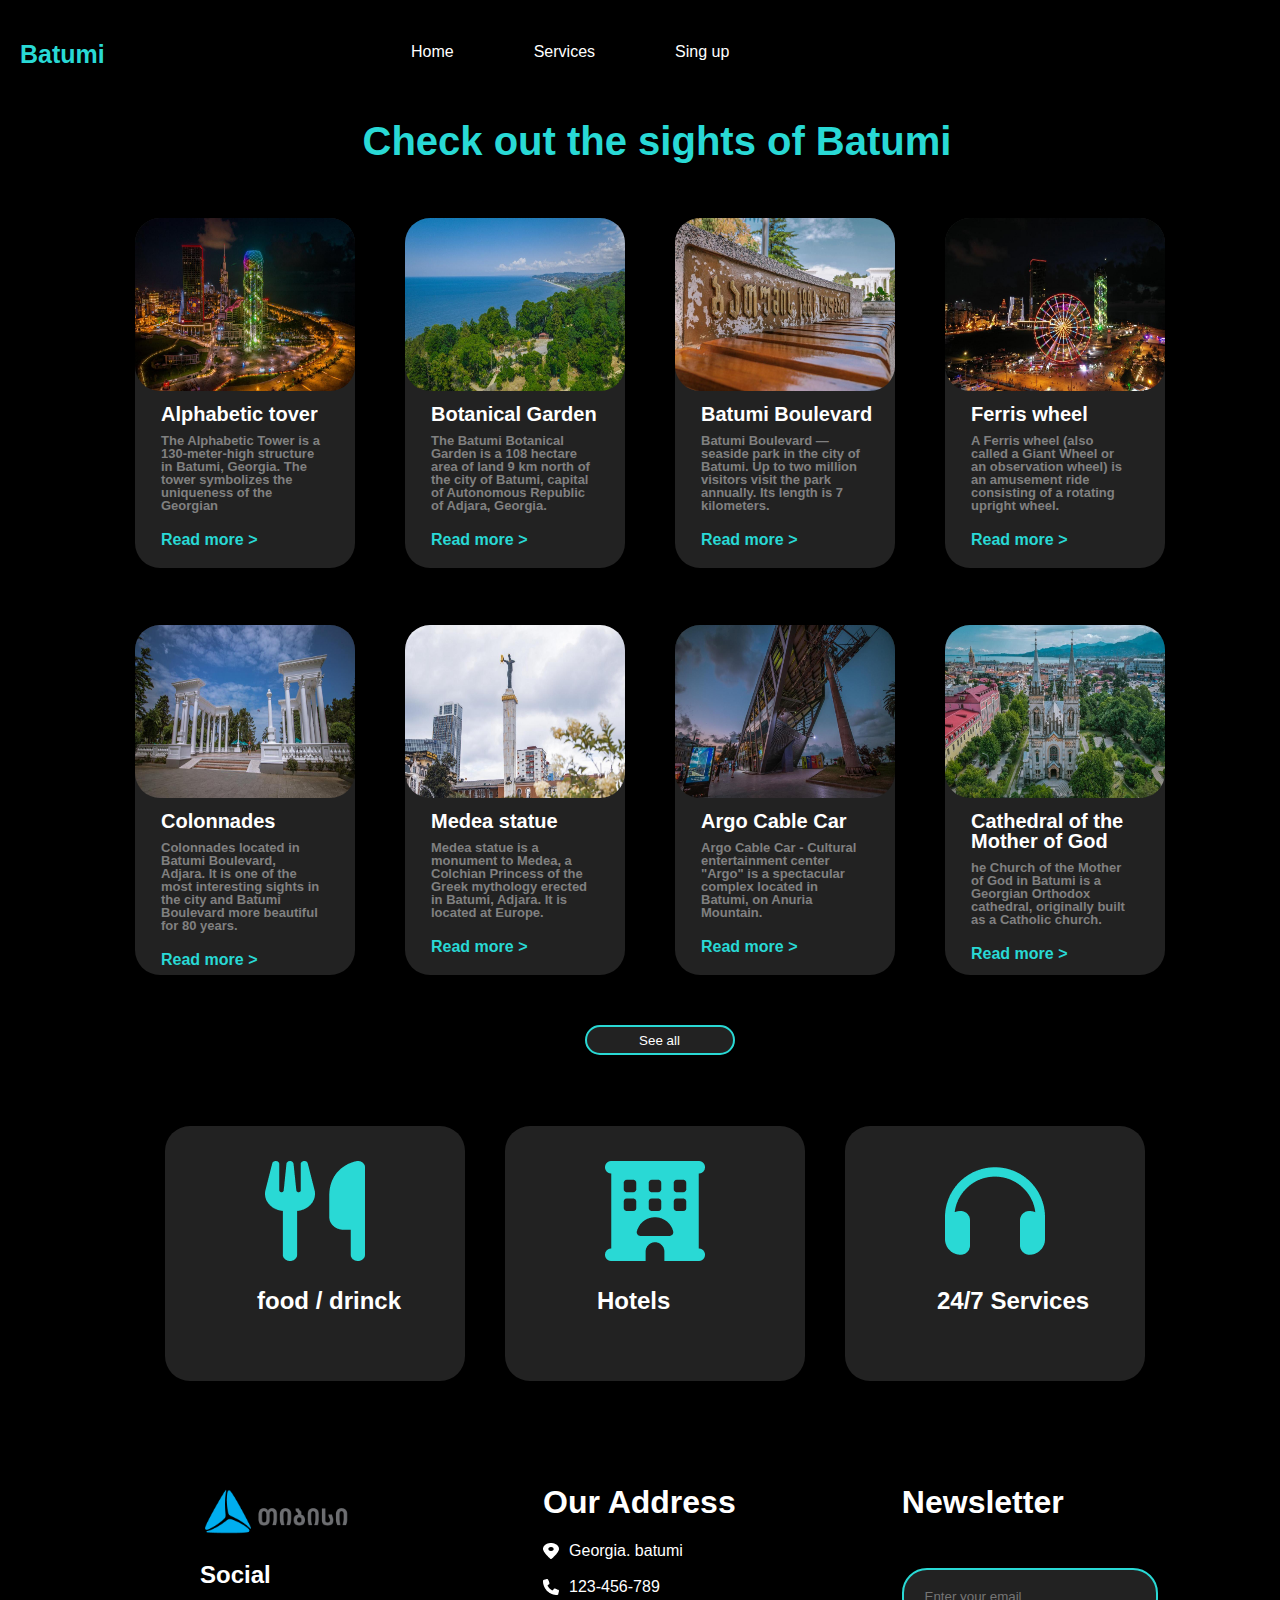
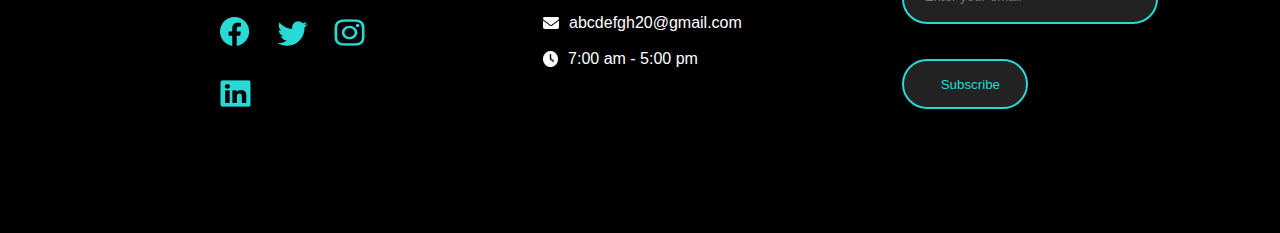
==== servise/index.html @ 455e427d "Initial commit" ====
<!DOCTYPE html>
<html lang="en">
  <head>
    <meta charset="UTF-8" />
    <meta name="viewport" content="width=device-width, initial-scale=1.0" />
    <title>servise</title>
    <link rel="stylesheet" href="styles/styles.css" />
  </head>
  <body>
    <header>
      <a href="https://en.wikipedia.org/wiki/Batumi">
        <h1> Batumi   </h1>
     </a>
      <nav>
        <ul>
          <li><a href="../home/index.html"> Home </a></li>
          <li><a href="#"> Services </a></li>
          
          <li><a href="../singin/index.html"> Sing up </a></li>
          
        </ul>
      </nav>
    </header>
    <main>
      <div class="conteiner">
        <h1>Check out the sights of Batumi</h1>

        <div class="conteiner2">
          <div class="conteiner3">
            <img src="image/anbaniskoshki.jpg  " alt="ანბანის კოშკი" />
            <h1>Alphabetic tover</h1>
            <h3>
              The Alphabetic Tower is a 130-meter-high structure in Batumi,
              Georgia. The tower symbolizes the uniqueness of the Georgian
            </h3>
            <h2>
              <a
                href="  https://georgiantravelguide.com/en/the-alphabet-tower      "
                >Read more >
              </a>
            </h2>
          </div>

          <div class="conteiner3">
            <img src="    image/botanikuribagi.jpg   " alt="ბოტანიკურიბაღი" />
            <h1>Botanical Garden</h1>
            <h3>
              The Batumi Botanical Garden is a 108 hectare area of land 9 km
              north of the city of Batumi, capital of Autonomous Republic of
              Adjara, Georgia.
            </h3>
            <h2>
              <a
                href="  https://georgiantravelguide.com/en/tbilisi-botanical-garden    "
                >Read more >
              </a>
            </h2>
          </div>

          <div class="conteiner3">
            <img src="  image/bulvari.jpg    " alt="ბულვარი" />
            <h1>Batumi Boulevard</h1>
            <h3>
              Batumi Boulevard — seaside park in the city of Batumi. Up to two
              million visitors visit the park annually. Its length is 7
              kilometers.
            </h3>
            <h2>
              <a
                href="   https://georgiantravelguide.com/en/batumi-boulevard    "
                >Read more >
              </a>
            </h2>
          </div>

          <div class="conteiner3">
            <img src="  image/eshmakisborbali.jpg    " alt="ეშმაკისბორბალი" />
            <h1>Ferris wheel</h1>
            <h3>
              A Ferris wheel (also called a Giant Wheel or an observation wheel)
              is an amusement ride consisting of a rotating upright wheel.
            </h3>
            <h2>
              <a href="  https://en.wikipedia.org/wiki/Ferris_wheel     "
                >Read more >
              </a>
            </h2>
          </div>

          <div class="conteiner3">
            <img src="   image/kolonadebi.jpg   " alt="კოლონადები" />
            <h1>Colonnades</h1>
            <h3>
              Colonnades located in Batumi Boulevard, Adjara. It is one of the
              most interesting sights in the city and Batumi Boulevard more
              beautiful for 80 years.
            </h3>
            <h2>
              <a href="  https://georgiantravelguide.com/en/colonnades     "
                >Read more >
              </a>
            </h2>
          </div>

          <div class="conteiner3">
            <img
              src="  image/medeasqandakeba.jpg    "
              alt="მედეას ქანდაკება "
            />
            <h1>Medea statue</h1>
            <h3>
              Medea statue is a monument to Medea, a Colchian Princess of the
              Greek mythology erected in Batumi, Adjara. It is located at
              Europe.
            </h3>
            <h2>
              <a href="  https://georgiantravelguide.com/en/medea-statue     "
                >Read more >
              </a>
            </h2>
          </div>

          <div class="conteiner3">
            <img src=" image/sabagiro.jpg" alt="საბაგირო" />
            <h1>Argo Cable Car</h1>
            <h3>
              Argo Cable Car - Cultural entertainment center "Argo" is a
              spectacular complex located in Batumi, on Anuria Mountain.
            </h3>
            <h2>
              <a href=" https://georgiantravelguide.com/en/argo-cable-car      "
                >Read more >
              </a>
            </h2>
          </div>

          <div class="conteiner3">
            <img src="   image/tazari.jpg   " alt="ტაძარი" />
            <h1>Cathedral of the Mother of God</h1>
            <h3>
              he Church of the Mother of God in Batumi is a Georgian Orthodox
              cathedral, originally built as a Catholic church.
            </h3>
            <h2>
              <a
                href="  https://en.wikipedia.org/wiki/Batumi_Cathedral_of_the_Mother_of_God     "
                >Read more >
              </a>
            </h2>
          </div>
          <button>See all</button>
        </div>
      </div>

      <div class="conteiner4">
        <div class="conteiner5">
          <img src="image/food.png      " alt=" food  " />
          <h1>
            <a
              href=" https://www.infobatumi.ge/places/category/24-saatiani-kvebis-obiekti/?lang=en"
              class="food"
            >
              food / drinck
            </a>
          </h1>
        </div>

        <div class="conteiner5">
          <img src=" image/hotel.png     " alt="  Hotels  " />
          <h1>
            <a
              href=" https://www.booking.com/searchresults.en-gb.html?aid=311984&label=nice-place-in-batumi-anqSxZsKS3a8Ru9thxUTAwS676264431245%3Apl%3Ata%3Ap1%3Ap2%3Aac%3Aap%3Aneg%3Afi%3Atikwd-349532207913%3Alp9069844%3Ali%3Adec%3Adm&gclid=CjwKCAiA-P-rBhBEEiwAQEXhH8VMyjKerJdgK2mFGRpMih7u82X1Nh7q7iymv8-SVRSomeUSDEdxWRoCTogQAvD_BwE&highlighted_hotels=8796591&redirected=1&city=900049585&hlrd=no_dates&source=hotel&expand_sb=1&keep_landing=1&sid=c981949f7d6fd1d02f9188d4ae85b576 "
            >
              Hotels
            </a>
          </h1>
        </div>

        <div class="conteiner5">
          <img src="   image/servise.png   " alt=" 24/7 Services " />
          <h1><a href=" "> 24/7 Services </a></h1>
        </div>
      </div>




      <div class="conteiner6">  

        <div class="conteiner7">
          <a href="https://www.tbceducation.ge/ "><img src="../home/image/logo.png" alt="tbc"></a>
          <div class="social">
              <h1> Social  </h1>
             <img src=" ../home/image/fecebook.png      " alt=" fecebook">
             <img src="   ../home/image/tviter.png    " alt="tweter">
             <img src=" ../home/image/instagram.png     " alt="instagram">
             <img src="../home/image/in.png       " alt="in" >
          </div> 
        </div>
        
        <div class="conteiner8">
          <h1> Our Address</h1>
          <ul> 
            <li> <img src="../home/image/location.png" alt="location">  Georgia. batumi    </li>
            <li> <img src="../home/image/tell.png" alt="tel"> 123-456-789    </li>
            <li> <img src="../home/image/email.png " alt=""> abcdefgh20@gmail.com    </li>
            <li> <img src="../home/image/time.png" alt="">  7:00 am - 5:00 pm    </li>
          </ul> 
        </div>

        <div class="conteiner9">
          <h1> Newsletter</h1>
          <input type="email" placeholder=" Enter your email">
           <button> Subscribe </button>
        </div>
      </div>
    </main>
  </body>
</html>
---- servise/styles/styles.css ----
/*
* Prefixed by https://autoprefixer.github.io
* PostCSS: v8.4.14,
* Autoprefixer: v10.4.7
* Browsers: last 4 version
*/

/* http://meyerweb.com/eric/tools/css/reset/ 
   v2.0 | 20110126
   License: none (public domain)
*/
html, body, div, span, applet, object, iframe,
h1, h2, h3, h4, h5, h6, p, blockquote, pre,
a, abbr, acronym, address, big, cite, code,
del, dfn, em, img, ins, kbd, q, s, samp,
small, strike, strong, sub, sup, tt, var,
b, u, i, center,
dl, dt, dd, ol, ul, li,
fieldset, form, label, legend,
table, caption, tbody, tfoot, thead, tr, th, td,
article, aside, canvas, details, embed,
figure, figcaption, footer, header, hgroup,
menu, nav, output, ruby, section, summary,
time, mark, audio, video {
  margin: 0;
  padding: 0;
  border: 0;
  font-size: 100%;
  vertical-align: baseline;
}

/* HTML5 display-role reset for older browsers */
article, aside, details, figcaption, figure,
footer, header, hgroup, menu, nav, section {
  display: block;
}

body {
  line-height: 1;
  font-family: Helvetica;
}

ol, ul {
  list-style: none;
}

blockquote, q {
  quotes: none;
}

blockquote:before, blockquote:after,
q:before, q:after {
  content: "";
  content: none;
}

table {
  border-collapse: collapse;
  border-spacing: 0;
}

body {
  background-color: #000000;
}
body > header {
  margin-inline: auto;
  max-width: 1240px;
  max-height: 101px;
  background-color: #000000;
  display: -webkit-box;
  display: -ms-flexbox;
  display: flex;
}
@media (max-width: 1031px) {
  body > header {
    margin-left: 100px;
    max-width: 1023px;
    display: -webkit-box;
    display: -ms-flexbox;
    display: flex;
    -webkit-box-pack: center;
        -ms-flex-pack: center;
            justify-content: center;
  }
}
@media (max-width: 770px) {
  body > header {
    margin-left: 200px;
    max-width: 568px;
    display: -webkit-box;
    display: -ms-flexbox;
    display: flex;
    -webkit-box-pack: center;
        -ms-flex-pack: center;
            justify-content: center;
  }
}
@media (max-width: 560px) {
  body > header {
    margin-left: 300px;
  }
}
body > header > a {
  text-decoration: none;
}
body > header > a > h1 {
  font-size: 25px;
  margin-top: 42px;
  width: 151px;
  height: 54px;
  color: #29D9D5;
}
body > header > nav > ul {
  display: -webkit-box;
  display: -ms-flexbox;
  display: flex;
  font-size: 16px;
  margin-left: 200px;
}
@media (max-width: 1031px) {
  body > header > nav > ul {
    font-size: 15px;
    margin-left: 90px;
  }
}
@media (max-width: 770px) {
  body > header > nav > ul {
    font-size: 14px;
    margin-left: 10px;
  }
}
body > header > nav > ul > li {
  margin: 44px 40px;
  -webkit-transition: 1.2s;
  -o-transition: 1.2s;
  transition: 1.2s;
}
@media (max-width: 1031px) {
  body > header > nav > ul > li {
    margin: 44px 30px;
    width: 60px;
  }
}
@media (max-width: 770px) {
  body > header > nav > ul > li {
    width: 60px;
    margin: 44px 20px;
  }
}
body > header > nav > ul > li > a {
  text-decoration: none;
  color: #fff;
}
body > header > nav > ul > li:hover {
  font-size: 29px;
}
@media (max-width: 1031px) {
  body > header > nav > ul > li:hover {
    font-size: 28px;
  }
}
@media (max-width: 770px) {
  body > header > nav > ul > li:hover {
    font-size: 19px;
    width: 60px;
  }
}
body main > .conteiner {
  width: 1110px;
  height: 915px;
  margin: auto;
}
@media (max-width: 1031px) {
  body main > .conteiner {
    width: 1023px;
    height: 815px;
  }
}
@media (max-width: 770px) {
  body main > .conteiner {
    width: 568px;
  }
}
body main > .conteiner > h1 {
  margin-left: 25%;
  font-size: 40px;
  color: #29D9D5;
  margin-top: 20px;
}
@media (max-width: 1031px) {
  body main > .conteiner > h1 {
    font-size: 32px;
  }
}
@media (max-width: 770px) {
  body main > .conteiner > h1 {
    font-size: 24px;
    margin-left: 40%;
    width: 400px;
  }
}
body main > .conteiner > .conteiner2 {
  display: -webkit-box;
  display: -ms-flexbox;
  display: flex;
  -ms-flex-wrap: wrap;
      flex-wrap: wrap;
}
@media (max-width: 770px) {
  body main > .conteiner > .conteiner2 {
    width: 600px;
    margin-left: 60px;
  }
}
@media (max-width: 560px) {
  body main > .conteiner > .conteiner2 {
    margin-left: 150px;
  }
}
body main > .conteiner > .conteiner2 > .conteiner3 {
  border-radius: 25px;
  margin-left: 50px;
  margin-top: 57px;
  width: 220px;
  height: 350px;
  background-color: #222;
}
@media (max-width: 1031px) {
  body main > .conteiner > .conteiner2 > .conteiner3 {
    width: 180px;
    height: 300px;
  }
}
@media (max-width: 770px) {
  body main > .conteiner > .conteiner2 > .conteiner3 {
    width: 140px;
    height: 250px;
    margin-left: 40px;
  }
}
body main > .conteiner > .conteiner2 > .conteiner3 > img {
  border-radius: 25px;
  width: 220px;
  height: 173px;
}
@media (max-width: 1031px) {
  body main > .conteiner > .conteiner2 > .conteiner3 > img {
    width: 180px;
    height: 123px;
  }
}
@media (max-width: 770px) {
  body main > .conteiner > .conteiner2 > .conteiner3 > img {
    width: 140px;
    height: 93px;
  }
}
body main > .conteiner > .conteiner2 > .conteiner3 > h1 {
  margin-top: 10px;
  margin-left: 26px;
  color: #fff;
  font-size: 20px;
}
@media (max-width: 1031px) {
  body main > .conteiner > .conteiner2 > .conteiner3 > h1 {
    font-size: 17px;
  }
}
@media (max-width: 770px) {
  body main > .conteiner > .conteiner2 > .conteiner3 > h1 {
    font-size: 14px;
  }
}
body main > .conteiner > .conteiner2 > .conteiner3 > h3 {
  margin-left: 26px;
  color: #808080;
  margin-top: 10px;
  font-size: 13px;
  margin-bottom: 20px;
  width: 160px;
}
@media (max-width: 1031px) {
  body main > .conteiner > .conteiner2 > .conteiner3 > h3 {
    font-size: 10px;
    width: 110px;
  }
}
@media (max-width: 770px) {
  body main > .conteiner > .conteiner2 > .conteiner3 > h3 {
    font-size: 9px;
    width: 90px;
  }
}
body main > .conteiner > .conteiner2 > .conteiner3 > h2 {
  margin-left: 26px;
}
body main > .conteiner > .conteiner2 > .conteiner3 > h2 > a {
  color: #29D9D5;
  text-decoration: none;
}
body main > .conteiner > .conteiner2 > button {
  margin-left: 45%;
  margin-top: 50px;
  width: 150px;
  height: 30px;
  background-color: #222;
  color: #fff;
  border: 2px solid #29D9D5;
  border-radius: 25px;
}
@media (max-width: 1031px) {
  body main > .conteiner > .conteiner2 > button {
    margin-left: 43%;
  }
}
body main .conteiner4 {
  margin-top: 90px;
  margin-inline: auto;
  width: 1030px;
  height: 300px;
  display: -webkit-box;
  display: -ms-flexbox;
  display: flex;
  -ms-flex-wrap: wrap;
      flex-wrap: wrap;
}
@media (max-width: 770px) {
  body main .conteiner4 {
    margin-top: 250px;
    width: 720px;
  }
}
@media (max-width: 560px) {
  body main .conteiner4 {
    margin-left: 150px;
  }
}
body main .conteiner4 .conteiner5 {
  margin-left: 40px;
  margin-bottom: 62px;
  width: 300px;
  height: 255px;
  background-color: #222;
  border-radius: 25px;
}
@media (max-width: 1031px) {
  body main .conteiner4 .conteiner5 {
    width: 250px;
    height: 205px;
    margin-left: 30px;
  }
}
@media (max-width: 770px) {
  body main .conteiner4 .conteiner5 {
    width: 180px;
    height: 155px;
    margin-left: 25px;
  }
}
body main .conteiner4 .conteiner5 > img {
  margin-left: 100px;
  margin-top: 35px;
}
@media (max-width: 1031px) {
  body main .conteiner4 .conteiner5 > img {
    margin-left: 70px;
  }
}
@media (max-width: 770px) {
  body main .conteiner4 .conteiner5 > img {
    width: 50px;
    height: 50px;
  }
}
body main .conteiner4 .conteiner5 > h1 {
  margin-left: 92px;
  margin-top: 25px;
  font-size: 24px;
}
@media (max-width: 1031px) {
  body main .conteiner4 .conteiner5 > h1 {
    margin-left: 70px;
  }
}
@media (max-width: 770px) {
  body main .conteiner4 .conteiner5 > h1 {
    margin-left: 50px;
    font-size: 17px;
  }
}
body main .conteiner4 .conteiner5 > h1 > a {
  text-decoration: none;
  color: #fff;
}
body main .conteiner6 {
  width: 1019px;
  height: 287px;
  margin: 60px 200px;
  display: -webkit-box;
  display: -ms-flexbox;
  display: flex;
}
@media (max-width: 1031px) {
  body main .conteiner6 {
    width: 800px;
    margin: 60px 120px;
  }
}
@media (max-width: 770px) {
  body main .conteiner6 {
    margin: 60px 80px;
  }
}
@media (max-width: 770px) {
  body main .conteiner6 {
    width: 700px;
    margin: 60px 100px;
  }
}
body main .conteiner6 .conteiner7 {
  color: #fff;
}
body main .conteiner6 .conteiner7 a > img {
  width: 151px;
  height: 54px;
}
@media (max-width: 1031px) {
  body main .conteiner6 .conteiner7 a {
    width: 121px;
    height: 44px;
  }
}
@media (max-width: 770px) {
  body main .conteiner6 .conteiner7 a {
    width: 100px;
    height: 36px;
  }
}
body main .conteiner6 .conteiner7 .social {
  color: #fff;
  font-size: 24px;
  margin-top: 20px;
}
body main .conteiner6 .conteiner7 .social > img {
  margin-left: 20px;
  margin-top: 30px;
}
body main .conteiner6 .conteiner8 {
  color: #fff;
  margin-left: 160px;
}
@media (max-width: 1031px) {
  body main .conteiner6 .conteiner8 {
    margin-left: 110px;
  }
}
@media (max-width: 770px) {
  body main .conteiner6 .conteiner8 {
    margin-left: 80px;
  }
}
body main .conteiner6 .conteiner8 h1 {
  font-size: 32px;
}
@media (max-width: 1031px) {
  body main .conteiner6 .conteiner8 h1 {
    font-size: 26px;
  }
}
@media (max-width: 770px) {
  body main .conteiner6 .conteiner8 h1 {
    font-size: 22px;
  }
}
body main .conteiner6 .conteiner8 ul {
  margin-top: 25px;
}
body main .conteiner6 .conteiner8 ul li {
  margin-top: 20px;
  font-size: 16px;
  display: -webkit-box;
  display: -ms-flexbox;
  display: flex;
}
@media (max-width: 1031px) {
  body main .conteiner6 .conteiner8 ul li {
    font-size: 14px;
  }
}
@media (max-width: 770px) {
  body main .conteiner6 .conteiner8 ul li {
    font-size: 12px;
  }
}
body main .conteiner6 .conteiner8 ul li img {
  margin-right: 10px;
}
body main .conteiner6 .conteiner9 {
  color: #fff;
  margin-left: 160px;
}
@media (max-width: 1031px) {
  body main .conteiner6 .conteiner9 {
    margin-left: 110px;
  }
}
@media (max-width: 770px) {
  body main .conteiner6 .conteiner9 {
    margin-left: 80px;
  }
}
body main .conteiner6 .conteiner9 h1 {
  font-size: 32px;
}
@media (max-width: 1031px) {
  body main .conteiner6 .conteiner9 h1 {
    font-size: 26px;
  }
}
@media (max-width: 770px) {
  body main .conteiner6 .conteiner9 h1 {
    font-size: 22px;
  }
}
body main .conteiner6 .conteiner9 input {
  margin-top: 50px;
  background-color: #222;
  border-radius: 25px;
  border: 2px solid #29D9D5;
  width: 233px;
  height: 50px;
  padding-left: 17px;
  color: #29D9D5;
}
@media (max-width: 1031px) {
  body main .conteiner6 .conteiner9 input {
    width: 200px;
    height: 40px;
  }
}
@media (max-width: 770px) {
  body main .conteiner6 .conteiner9 input {
    width: 170px;
    height: 40px;
  }
}
body main .conteiner6 .conteiner9 button {
  margin-top: 35px;
  background-color: #222;
  border-radius: 25px;
  border: 2px solid #29D9D5;
  width: 126px;
  height: 50px;
  padding-left: 17px;
  color: #29D9D5;
}
@media (max-width: 1031px) {
  body main .conteiner6 .conteiner9 button {
    width: 106px;
    height: 40px;
  }
}
@media (max-width: 770px) {
  body main .conteiner6 .conteiner9 button {
    width: 86px;
    height: 40px;
  }
}
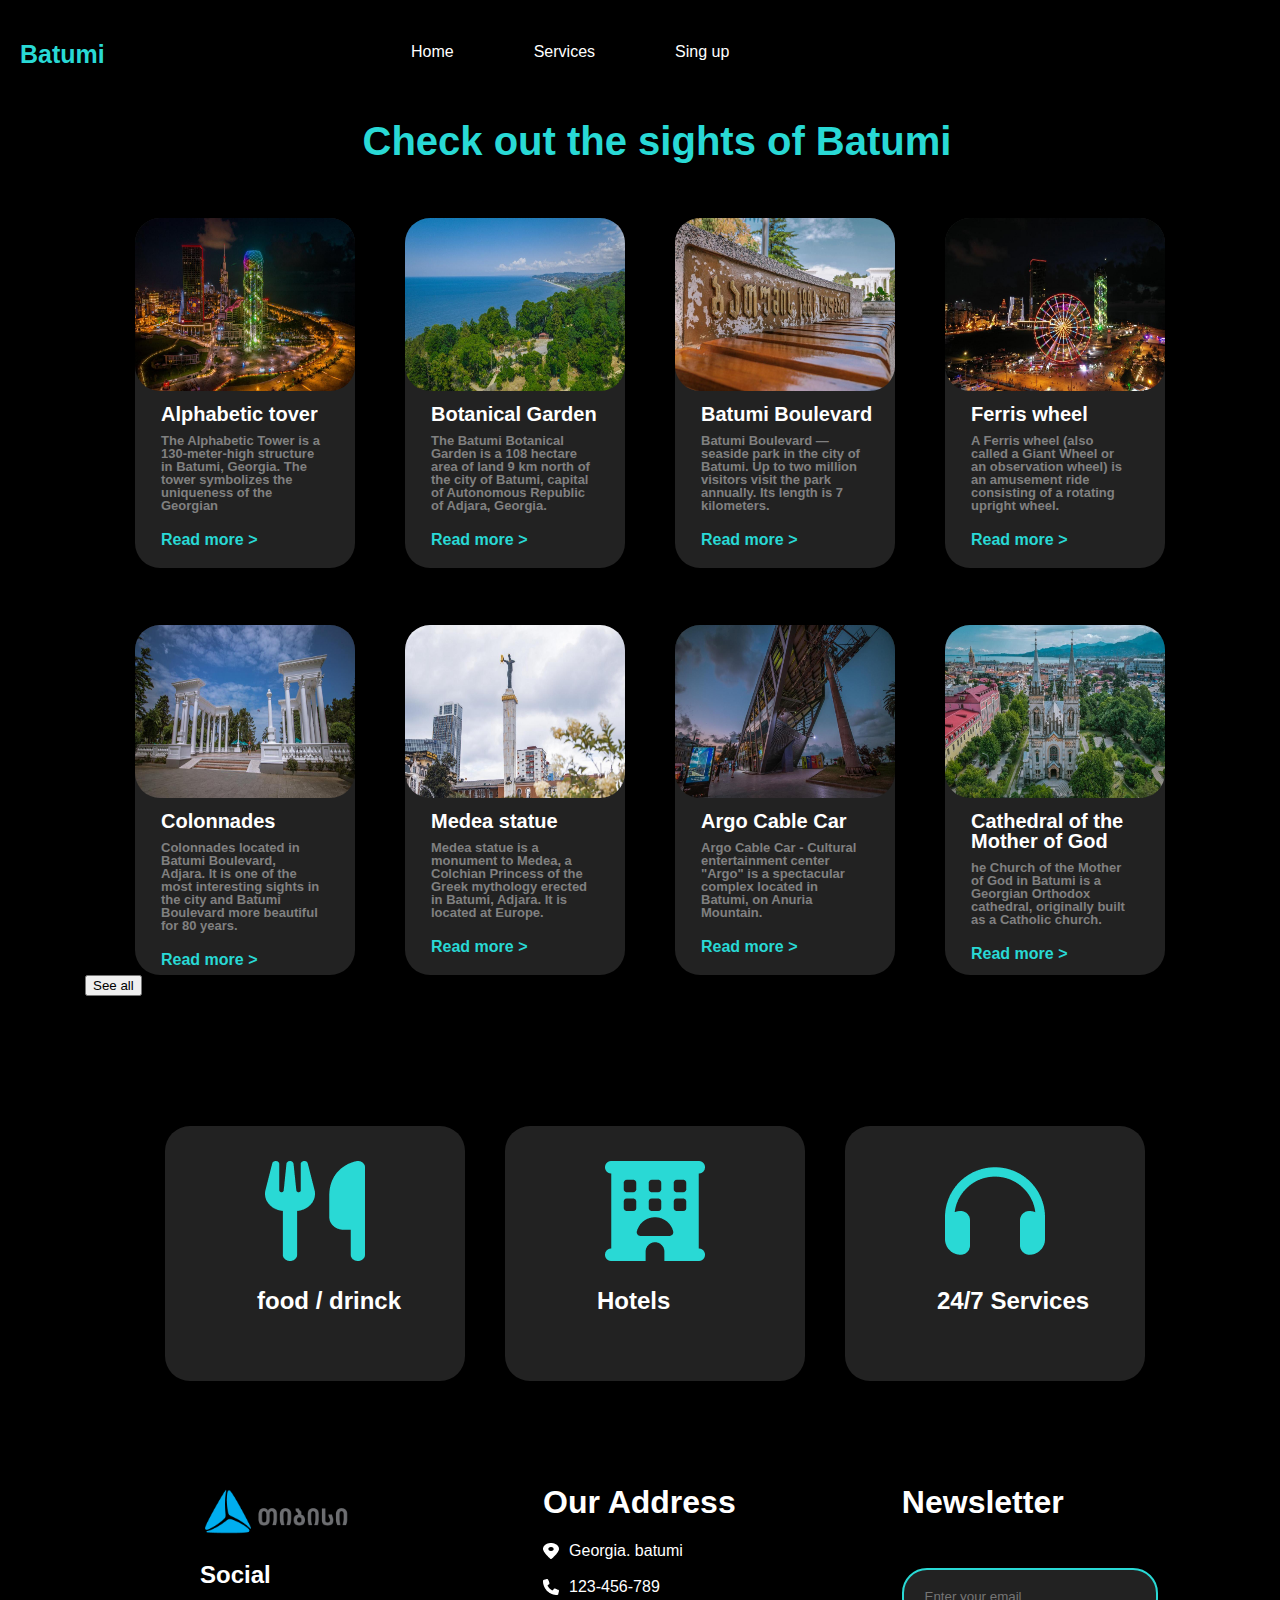
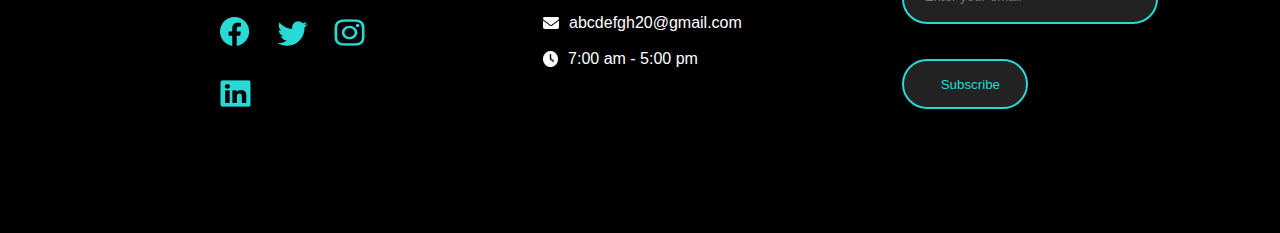
==== commit 17fa938e: "change index.html location" ====
--- a/servise/index.html
+++ b/servise/index.html
@@ -4,7 +4,7 @@
     <meta charset="UTF-8" />
     <meta name="viewport" content="width=device-width, initial-scale=1.0" />
     <title>servise</title>
-    <link rel="stylesheet" href="styles/styles.css" />
+    <link rel="stylesheet" href="../servise/styles/styles.css" />
   </head>
   <body>
     <header>
@@ -13,9 +13,8 @@
      </a>
       <nav>
         <ul>
-          <li><a href="../home/index.html"> Home </a></li>
+          <li><a href="../index.html"> Home </a></li>
           <li><a href="#"> Services </a></li>
-          
           <li><a href="../singin/index.html"> Sing up </a></li>
           
         </ul>
@@ -148,7 +147,8 @@
               </a>
             </h2>
           </div>
-          <button>See all</button>
+          <form ><button type="reset">See all</button></form>
+          
         </div>
       </div>
 
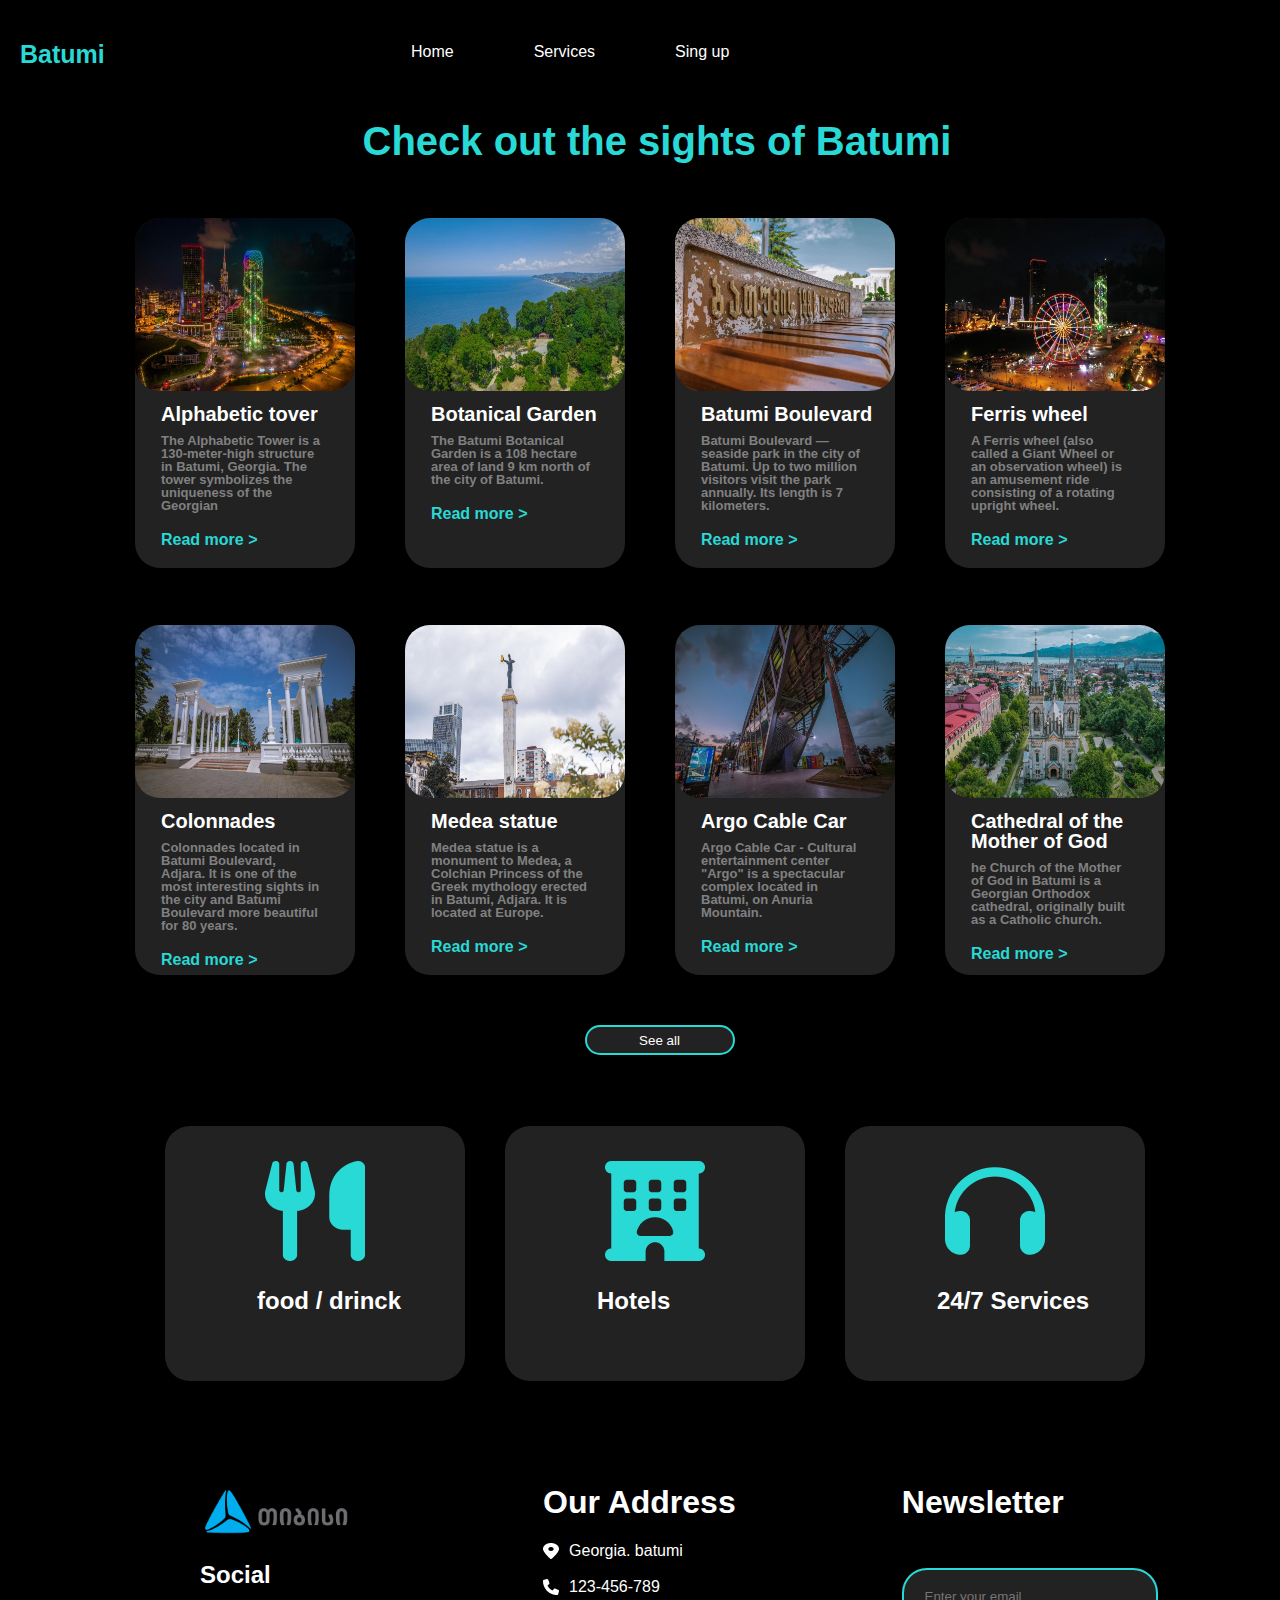
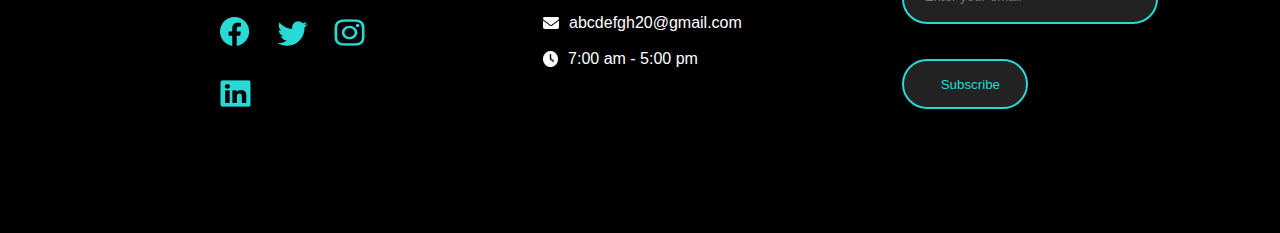
==== commit 933bb42a: "change css" ====
--- a/servise/index.html
+++ b/servise/index.html
@@ -45,8 +45,7 @@
             <h1>Botanical Garden</h1>
             <h3>
               The Batumi Botanical Garden is a 108 hectare area of land 9 km
-              north of the city of Batumi, capital of Autonomous Republic of
-              Adjara, Georgia.
+              north of the city of Batumi.
             </h3>
             <h2>
               <a
@@ -147,7 +146,7 @@
               </a>
             </h2>
           </div>
-          <form ><button type="reset">See all</button></form>
+          <button type="reset">See all</button>
           
         </div>
       </div>
